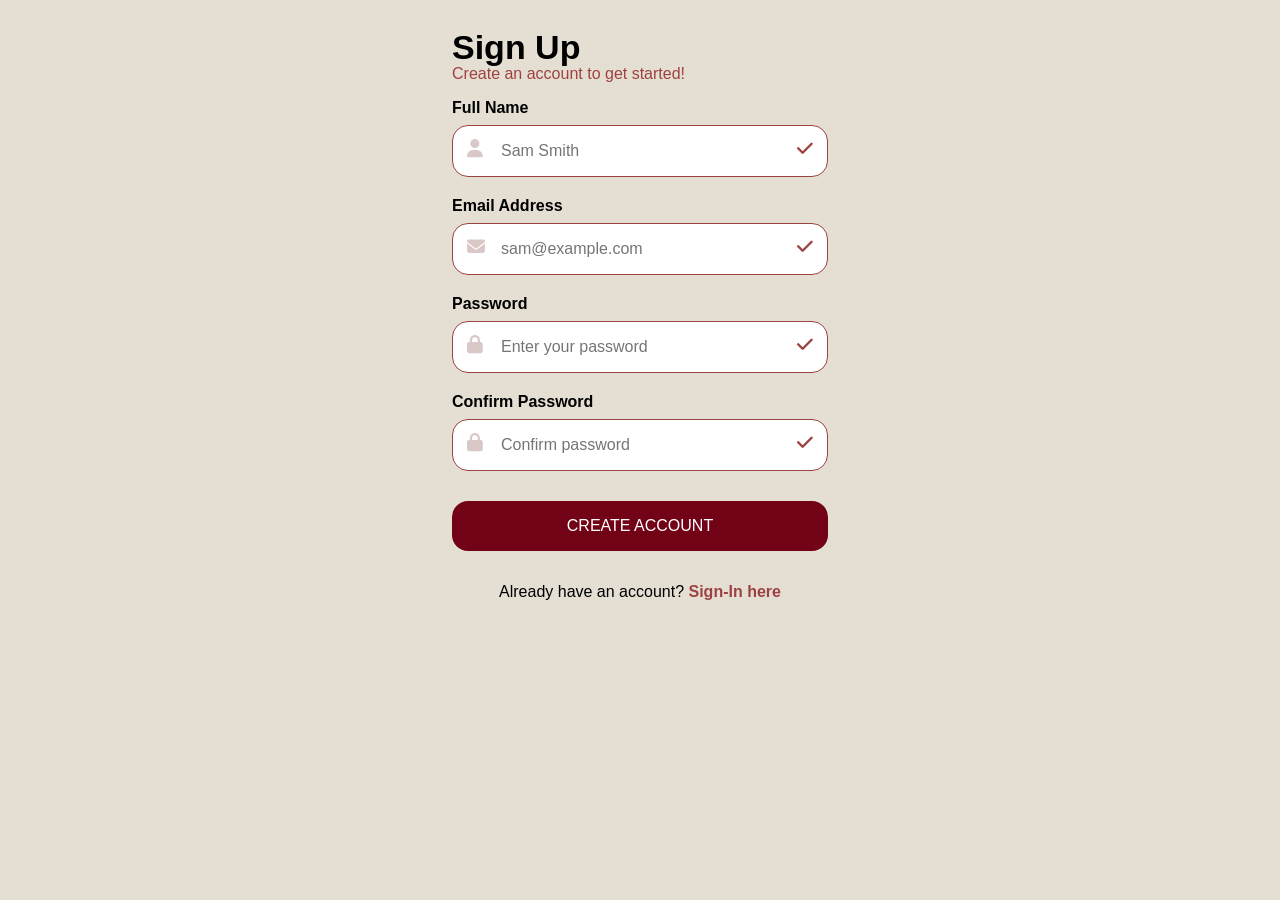
==== auth/sign-up.html @ 304b3eb7 "initial" ====
<!doctype html>
<html lang="en">
  <head>
    <meta charset="UTF-8" />
    <meta name="viewport" content="width=device-width, initial-scale=1.0" />
    <link
      rel="stylesheet"
      href="https://cdnjs.cloudflare.com/ajax/libs/font-awesome/6.4.0/css/all.min.css"
    />
    <title>Sign-Up</title>

    <style>
      * {
        box-sizing: border-box;
        font-family:
          -apple-system, BlinkMacSystemFont, "Segoe UI", Roboto, Helvetica,
          Arial, sans-serif;
      }

      body {
        margin: 0;
        background: #e5dfd3;
        display: flex;
        justify-content: center;
      }

      .screen {
        width: 100%;
        max-width: 420px;
        padding: 28px 22px 40px;
      }

      h1 {
        font-size: 34px;
        font-weight: 700;
        margin: 0 0 8px;
        color: #000000;
      }

      .subtitle {
        color: #9d4242;
        font-size: 16px;
        margin-top: -10px;
      }

      .input-wrapper {
        position: relative;
        margin-bottom: 20px;
      }

      .input-wrapper label {
        display: block;
        font-weight: 600;
        margin-bottom: 8px;
      }

      .input-wrapper input {
        width: 100%;
        padding: 16px 48px;
        font-size: 16px;
        border-radius: 16px;
        border: 1.5px solid #9c4242;
        outline: none;
      }

      .input-wrapper i.left {
        position: absolute;
        left: 15px;
        top: 58%;
        transform: translateY(-20%);
        color: #dac8c8;
        font-size: 18px;
      }

      .input-wrapper i.right {
        position: absolute;
        right: 15px;
        top: 58%;
        transform: translateY(-20%);
        color: #9c4242;
        font-size: 18px;
        cursor: pointer;
      }

      button {
        width: 100%;
        padding: 16px;
        font-size: 16px;
        border-radius: 16px;
        border: none;
        background-color: #720316;
        color: #fff;
        cursor: pointer;
        margin-top: 10px;
      }

      button:hover {
        background-color: #b85656;
      }

      .footer {
        margin-top: 32px;
        text-align: center;
        font-size: 16px;
      }

      .footer a {
        color: #9c4242;
        font-weight: 600;
        text-decoration: none;
      }
    </style>
  </head>

  <body>
    <div class="screen">
      <h1>Sign Up</h1>
      <p class="subtitle">Create an account to get started!</p>

      <form action="/signup" method="POST">
        <div class="input-wrapper">
          <label for="fName">Full Name</label>
          <i class="fas fa-user left"></i>
          <i class="fas fa-check right"></i>
          <input
            type="text"
            placeholder="Sam Smith"
            id="fName"
            name="fName"
            required
          />
        </div>

        <div class="input-wrapper">
          <label for="email">Email Address</label>
          <i class="fas fa-envelope left"></i>
          <i class="fas fa-check right"></i>
          <input
            type="email"
            id="email"
            name="email"
            placeholder="sam@example.com"
            required
          />
        </div>

        <div class="input-wrapper">
          <label for="password">Password</label>
          <i class="fas fa-lock left"></i>
          <i class="fas fa-check right"></i>
          <input
            type="password"
            id="password"
            name="password"
            placeholder="Enter your password"
            required
          />
        </div>

        <div class="input-wrapper">
          <label for="confirm_password">Confirm Password</label>
          <i class="fas fa-lock left"></i>
          <i class="fas fa-check right"></i>
          <input
            type="password"
            id="confirm_password"
            name="confirm_password"
            placeholder="Confirm password"
            required
          />
        </div>

        <button type="submit">CREATE ACCOUNT</button>
      </form>

      <div class="footer">
        Already have an account?
        <a href="../auth/log-in.html">Sign-In here</a>
      </div>
    </div>
  </body>
</html>
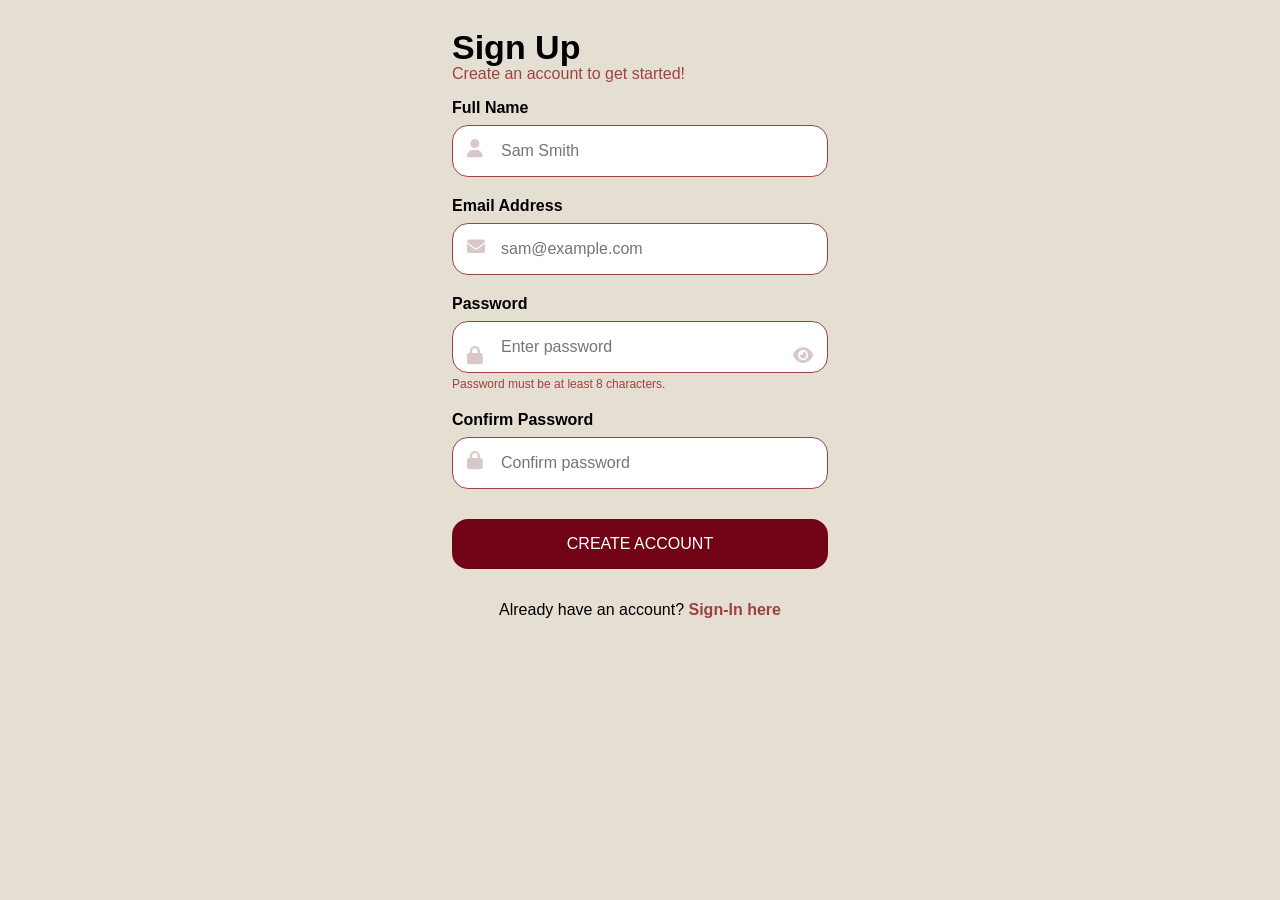
==== commit 2a0a6cd1: "js" ====
--- a/auth/sign-up.html
+++ b/auth/sign-up.html
@@ -77,11 +77,9 @@
         right: 15px;
         top: 58%;
         transform: translateY(-20%);
-        color: #9c4242;
+        color: #dac8c8;
         font-size: 18px;
-        cursor: pointer;
       }
-
       button {
         width: 100%;
         padding: 16px;
@@ -119,9 +117,10 @@
 
       <form action="/signup" method="POST">
         <div class="input-wrapper">
-          <label for="fName">Full Name</label>
+          <label for="fName">Full Name</label required>
           <i class="fas fa-user left"></i>
-          <i class="fas fa-check right"></i>
+
+
           <input
             type="text"
             placeholder="Sam Smith"
@@ -134,7 +133,7 @@
         <div class="input-wrapper">
           <label for="email">Email Address</label>
           <i class="fas fa-envelope left"></i>
-          <i class="fas fa-check right"></i>
+
           <input
             type="email"
             id="email"
@@ -147,20 +146,24 @@
         <div class="input-wrapper">
           <label for="password">Password</label>
           <i class="fas fa-lock left"></i>
-          <i class="fas fa-check right"></i>
+          <i class="fas fa-eye right"></i>
+
           <input
             type="password"
             id="password"
             name="password"
-            placeholder="Enter your password"
+            placeholder="Enter password"
             required
           />
+          <p id="errorMessage" style="color: #9c4242; font-size: 12px; margin-top: 4px">
+              Password must be at least 8 characters.
+          </p>
         </div>
 
         <div class="input-wrapper">
           <label for="confirm_password">Confirm Password</label>
           <i class="fas fa-lock left"></i>
-          <i class="fas fa-check right"></i>
+
           <input
             type="password"
             id="confirm_password"
@@ -178,5 +181,7 @@
         <a href="../auth/log-in.html">Sign-In here</a>
       </div>
     </div>
+       <script src="/auth/sign-up.js"></script>
   </body>
+
 </html>
